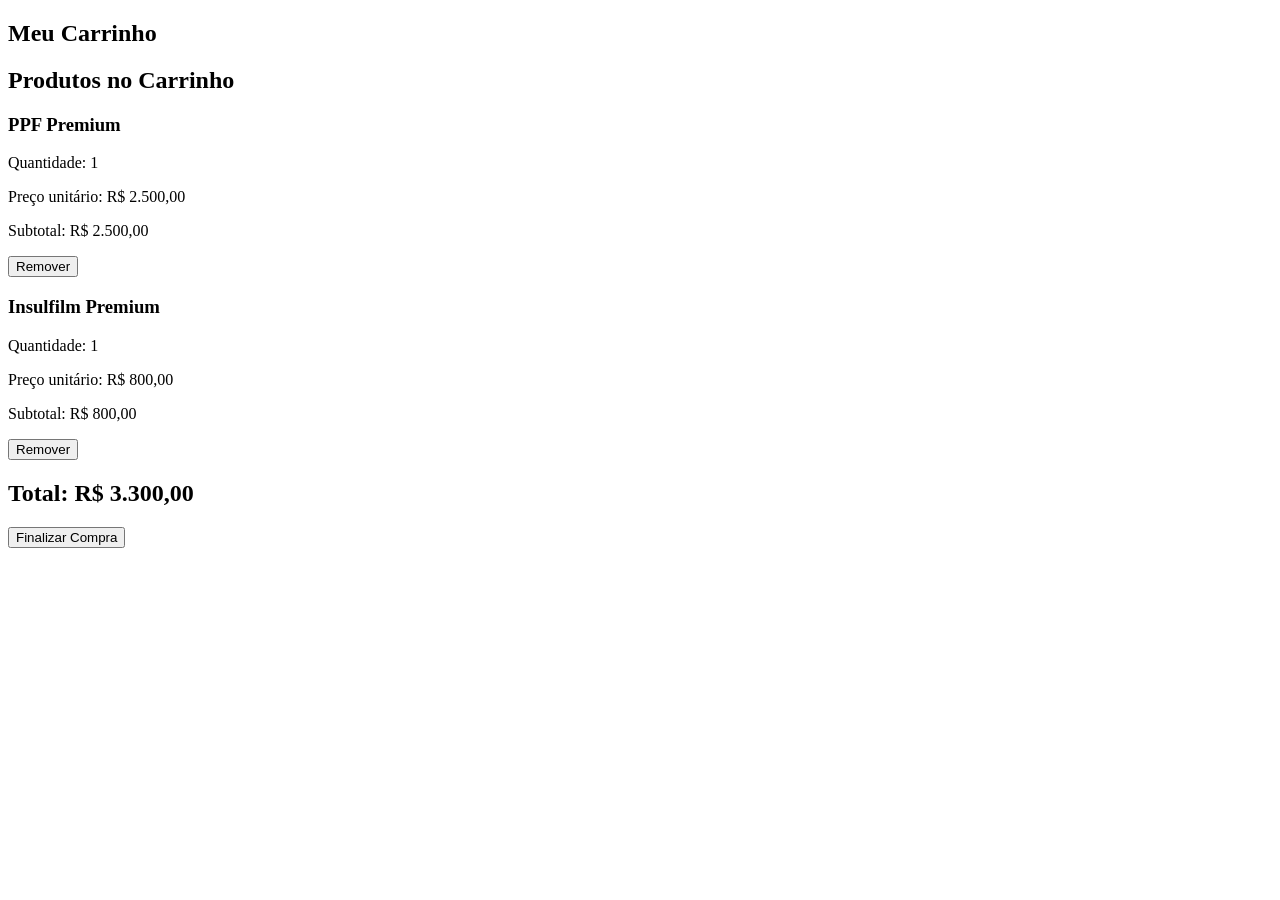
==== carrinho.html @ e40408ec "Add files via upload" ====
<!DOCTYPE html>
<html lang="pt-br">

<head>
    <meta charset="UTF-8">
    <meta name="viewport" content="width=device-width, initial-scale=1.0">
    <title>Slim's Film - Carrinho</title>
</head>

<body>
    <main>
        <section>
            <h1> Meu Carrinho</h1>
            <h2>Produtos no Carrinho</h2>
            <article>
                <h3>PPF Premium</h3>
                <p>Quantidade: 1</p>
                <p>Preço unitário: R$ 2.500,00</p>
                <p>Subtotal: R$ 2.500,00</p>
                <button>Remover </button>
            </article>
            <article>
                <h3>Insulfilm Premium</h3>
                <p>Quantidade: 1</p>
                <p>Preço unitário: R$ 800,00</p>
                <p>Subtotal: R$ 800,00</p>
                <button>Remover</button>
            </article>
            <h2>Total: R$ 3.300,00</h2>
            <button>Finalizar Compra</button>
        </section>
    </main>
</body>

</html>
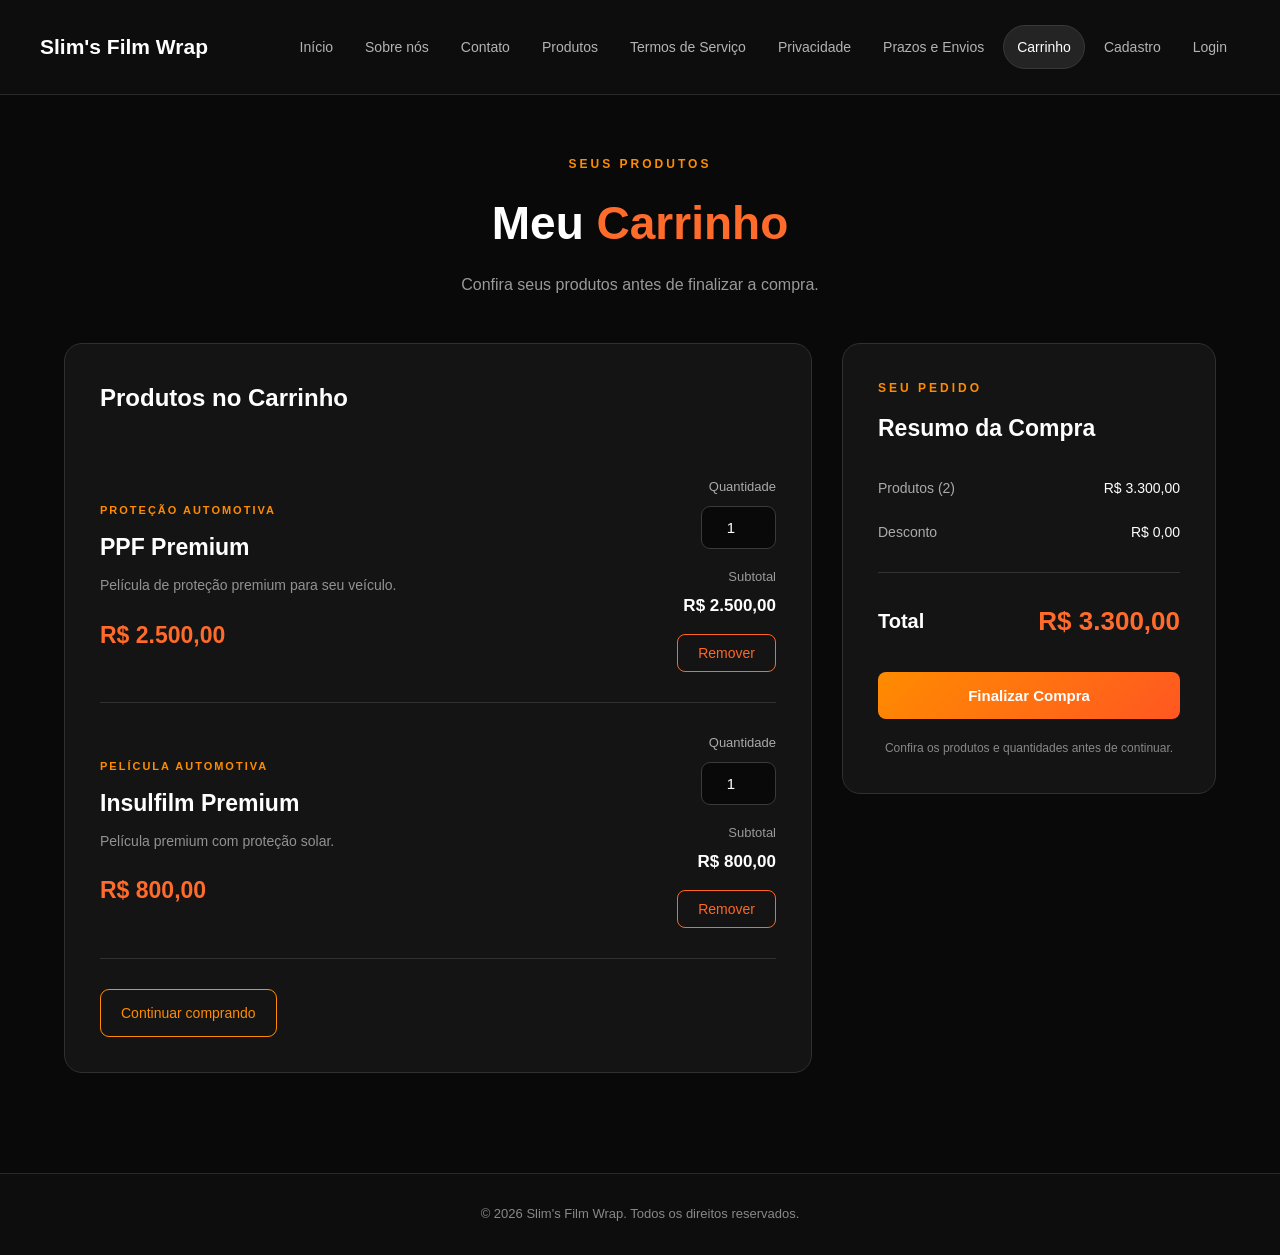
==== commit a4b4db33: "Add files via upload atualização html carrinho, produto" ====
--- a/carrinho.html
+++ b/carrinho.html
@@ -1,35 +1,141 @@
-<!DOCTYPE html>
-<html lang="pt-br">
-
-<head>
-    <meta charset="UTF-8">
-    <meta name="viewport" content="width=device-width, initial-scale=1.0">
-    <title>Slim's Film - Carrinho</title>
-</head>
-
-<body>
-    <main>
-        <section>
-            <h1> Meu Carrinho</h1>
-            <h2>Produtos no Carrinho</h2>
-            <article>
-                <h3>PPF Premium</h3>
-                <p>Quantidade: 1</p>
-                <p>Preço unitário: R$ 2.500,00</p>
-                <p>Subtotal: R$ 2.500,00</p>
-                <button>Remover </button>
-            </article>
-            <article>
-                <h3>Insulfilm Premium</h3>
-                <p>Quantidade: 1</p>
-                <p>Preço unitário: R$ 800,00</p>
-                <p>Subtotal: R$ 800,00</p>
-                <button>Remover</button>
-            </article>
-            <h2>Total: R$ 3.300,00</h2>
-            <button>Finalizar Compra</button>
-        </section>
-    </main>
-</body>
-
-</html>+
+
+<!DOCTYPE html>
+<html lang="pt-BR">
+
+<head>
+    <meta charset="UTF-8">
+    <meta name="viewport" content="width=device-width, initial-scale=1.0">
+    <title>Carrinho | Slim's Film Wrap</title>
+    <link rel="stylesheet" href="carrinho.css">
+</head>
+
+<body>
+
+    <!-- Cabeçalho -->
+    <header class="cabecalho">
+        <div class="marca">
+            <h2>Slim's Film Wrap</h2>
+        </div>
+
+        <nav>
+            <ul>
+                <li><a href="../index.html">Início</a></li>
+                <li><a href="sobre1.html">Sobre nós</a></li>
+                <li><a href="contato.html">Contato</a></li>
+                <li><a href="produto.html">Produtos</a></li>
+                <li><a href="termosdeuso.html">Termos de Serviço</a></li>
+                <li><a href="politicapriva.html">Privacidade</a></li>
+                <li><a href="politicaprazo.html">Prazos e Envios</a></li>
+                <li><a href="carrinho.html" class="ativo">Carrinho</a></li>
+                <li><a href="cadastro.html">Cadastro</a></li>
+                <li><a href="login.html">Login</a></li>
+            </ul>
+        </nav>
+    </header>
+
+    <main>
+
+        <!-- Título da página -->
+        <section class="titulo-pagina">
+            <span class="subtitulo">SEUS PRODUTOS</span>
+            <h1>Meu <span>Carrinho</span></h1>
+            <p>Confira seus produtos antes de finalizar a compra.</p>
+        </section>
+
+        <!-- Conteúdo do carrinho -->
+        <div class="container-carrinho">
+
+            <section class="lista-produtos">
+                <h2>Produtos no Carrinho</h2>
+
+                <!-- Produto 1 -->
+                <article class="produto">
+                    <div class="produto-info">
+                        <span class="categoria">PROTEÇÃO AUTOMOTIVA</span>
+                        <h3>PPF Premium</h3>
+                        <p>Película de proteção premium para seu veículo.</p>
+                        <strong>R$ 2.500,00</strong>
+                    </div>
+
+                    <div class="produto-acoes">
+                        <label for="qtd-ppf">Quantidade</label>
+                        <input type="number" id="qtd-ppf"
+                               min="1" value="1">
+
+                        <p>Subtotal</p>
+                        <strong>R$ 2.500,00</strong>
+
+                        <button class="remover">Remover</button>
+                    </div>
+                </article>
+
+                <!-- Produto 2 -->
+                <article class="produto">
+                    <div class="produto-info">
+                        <span class="categoria">PELÍCULA AUTOMOTIVA</span>
+                        <h3>Insulfilm Premium</h3>
+                        <p>Película premium com proteção solar.</p>
+                        <strong>R$ 800,00</strong>
+                    </div>
+
+                    <div class="produto-acoes">
+                        <label for="qtd-insulfilm">Quantidade</label>
+                        <input type="number" id="qtd-insulfilm"
+                               min="1" value="1">
+
+                        <p>Subtotal</p>
+                        <strong>R$ 800,00</strong>
+
+                        <button class="remover">Remover</button>
+                    </div>
+                </article>
+
+                <a href="produto.html" class="continuar">
+                    Continuar comprando
+                </a>
+
+            </section>
+
+            <!-- Resumo -->
+            <aside class="resumo">
+                <span class="subtitulo">SEU PEDIDO</span>
+                <h2>Resumo da Compra</h2>
+
+                <div class="linha">
+                    <span>Produtos (2)</span>
+                    <span>R$ 3.300,00</span>
+                </div>
+
+                <div class="linha">
+                    <span>Desconto</span>
+                    <span>R$ 0,00</span>
+                </div>
+
+                <hr>
+
+                <div class="total">
+                    <span>Total</span>
+                    <strong>R$ 3.300,00</strong>
+                </div>
+
+                <button class="finalizar">
+                    Finalizar Compra
+                </button>
+
+                <p class="aviso">
+                    Confira os produtos e quantidades
+                    antes de continuar.
+                </p>
+            </aside>
+
+        </div>
+    </main>
+
+    <!-- Rodapé -->
+    <footer>
+        <p>© 2026 Slim's Film Wrap. Todos os direitos reservados.</p>
+    </footer>
+
+</body>
+</html>
--- a/carrinho.css
+++ b/carrinho.css
@@ -0,0 +1,512 @@
+
+@import url('https://fonts.googleapis.com/css2?family=Archivo:wght@400;500;600;700;800&family=Manrope:wght@400;500;600;700&display=swap');
+
+/* CONFIGURAÇÕES GERAIS */
+
+* {
+    margin: 0;
+    padding: 0;
+    box-sizing: border-box;
+}
+
+body {
+    font-family: Arial, Helvetica, sans-serif;
+    background-color: #090909;
+    color: #ffffff;
+    line-height: 1.6;
+    min-height: 100vh;
+}
+
+/* CABEÇALHO */
+
+.cabecalho {
+    width: 100%;
+    padding: 25px 40px;
+    background-color: #0d0d0d;
+    border-bottom: 1px solid #292929;
+
+    display: flex;
+    justify-content: space-between;
+    align-items: center;
+    gap: 30px;
+}
+
+.marca h2 {
+    font-size: 21px;
+    color: #ffffff;
+    font-weight: 700;
+    white-space: nowrap;
+}
+
+/* MENU */
+
+nav ul {
+    list-style: none;
+    display: flex;
+    align-items: center;
+    justify-content: flex-end;
+    flex-wrap: wrap;
+    gap: 6px;
+}
+
+nav ul li a {
+    display: inline-block;
+    padding: 10px 13px;
+    color: #b3b3b3;
+    text-decoration: none;
+    font-size: 14px;
+    border-radius: 25px;
+    transition: 0.3s ease;
+}
+
+nav ul li a:hover {
+    color: #ffffff;
+    background-color: #222222;
+}
+
+nav ul li a.ativo {
+    color: #ffffff;
+    background-color: #242424;
+    border: 1px solid #383838;
+}
+
+/* TÍTULO DA PÁGINA */
+
+.titulo-pagina {
+    text-align: center;
+    padding: 75px 20px 55px;
+}
+
+.subtitulo {
+    display: block;
+    color: #ff8c00;
+    font-size: 12px;
+    font-weight: bold;
+    letter-spacing: 3px;
+    text-transform: uppercase;
+    margin-bottom: 12px;
+}
+
+.titulo-pagina h1 {
+    font-size: 46px;
+    font-weight: 800;
+    margin-bottom: 12px;
+}
+
+.titulo-pagina h1 span {
+    color: #ff6b2b;
+}
+
+.titulo-pagina p {
+    color: #999999;
+    font-size: 16px;
+}
+
+/* CONTAINER PRINCIPAL */
+
+.container-carrinho {
+    width: 90%;
+    max-width: 1250px;
+    margin: 0 auto 100px;
+
+    display: grid;
+    grid-template-columns: 2fr 1fr;
+    gap: 30px;
+    align-items: start;
+}
+
+/* CARTÕES */
+
+.lista-produtos,
+.resumo {
+    background-color: #141414;
+    border: 1px solid #303030;
+    border-radius: 18px;
+    padding: 35px;
+    transition: border-color 0.3s ease;
+}
+
+.lista-produtos:hover,
+.resumo:hover {
+    border-color: #454545;
+}
+
+.lista-produtos h2,
+.resumo h2 {
+    color: #ffffff;
+    font-size: 24px;
+    margin-bottom: 30px;
+}
+
+/* PRODUTOS */
+
+.produto {
+    display: flex;
+    justify-content: space-between;
+    align-items: center;
+    gap: 25px;
+
+    padding: 30px 0;
+    border-bottom: 1px solid #303030;
+}
+
+.produto-info {
+    flex: 1;
+}
+
+.categoria {
+    display: inline-block;
+    color: #ff8c00;
+    font-size: 11px;
+    font-weight: bold;
+    letter-spacing: 2px;
+    margin-bottom: 10px;
+}
+
+.produto-info h3 {
+    font-size: 23px;
+    color: #ffffff;
+    margin-bottom: 8px;
+}
+
+.produto-info p {
+    color: #929292;
+    font-size: 14px;
+    margin-bottom: 20px;
+}
+
+.produto-info strong {
+    display: block;
+    color: #ff6b2b;
+    font-size: 23px;
+}
+
+/* QUANTIDADE E AÇÕES */
+
+.produto-acoes {
+    min-width: 130px;
+    text-align: right;
+}
+
+.produto-acoes label {
+    display: block;
+    color: #aaaaaa;
+    font-size: 13px;
+    margin-bottom: 8px;
+}
+
+.produto-acoes input {
+    width: 75px;
+    padding: 12px 10px;
+
+    background-color: #090909;
+    color: #ffffff;
+    border: 1px solid #3a3a3a;
+    border-radius: 9px;
+
+    font-size: 15px;
+    text-align: center;
+    outline: none;
+    margin-bottom: 18px;
+}
+
+.produto-acoes input:focus {
+    border-color: #ff6b2b;
+}
+
+.produto-acoes p {
+    color: #999999;
+    font-size: 13px;
+    margin-bottom: 4px;
+}
+
+.produto-acoes strong {
+    display: block;
+    font-size: 17px;
+    margin-bottom: 15px;
+}
+
+/* BOTÃO REMOVER */
+
+.remover {
+    background-color: #251515;
+    color: #ff7777;
+    border: 1px solid #502525;
+    border-radius: 8px;
+
+    padding: 10px 18px;
+    font-size: 13px;
+    cursor: pointer;
+    transition: 0.3s ease;
+}
+
+.remover:hover {
+    background-color: #c0392b;
+    color: #ffffff;
+    border-color: #c0392b;
+}
+
+/* CONTINUAR COMPRANDO */
+
+.continuar {
+    display: inline-block;
+    margin-top: 30px;
+    padding: 12px 20px;
+
+    color: #ff8c00;
+    border: 1px solid #ff8c00;
+    border-radius: 9px;
+    text-decoration: none;
+    font-size: 14px;
+
+    transition: 0.3s ease;
+}
+
+.continuar:hover {
+    background-color: #ff8c00;
+    color: #090909;
+}
+
+/* RESUMO DA COMPRA */
+
+.resumo {
+    position: sticky;
+    top: 25px;
+}
+
+.resumo h2 {
+    font-size: 23px;
+    margin-bottom: 30px;
+}
+
+.linha {
+    display: flex;
+    justify-content: space-between;
+    gap: 15px;
+    margin-bottom: 22px;
+
+    color: #aaaaaa;
+    font-size: 14px;
+}
+
+.linha span:last-child {
+    color: #ffffff;
+}
+
+.resumo hr {
+    border: none;
+    border-top: 1px solid #333333;
+    margin: 28px 0;
+}
+
+/* VALOR TOTAL */
+
+.total {
+    display: flex;
+    justify-content: space-between;
+    align-items: center;
+    gap: 15px;
+    margin-bottom: 30px;
+}
+
+.total span {
+    color: #ffffff;
+    font-size: 20px;
+    font-weight: bold;
+}
+
+.total strong {
+    color: #ff6b2b;
+    font-size: 26px;
+}
+
+/* FINALIZAR COMPRA */
+
+.finalizar {
+    display: block;
+    width: 100%;
+    padding: 17px 20px;
+
+    background: linear-gradient(
+        135deg,
+        #ff8c00,
+        #ff5722
+    );
+
+    color: #ffffff;
+    border: none;
+    border-radius: 10px;
+
+    font-size: 16px;
+    font-weight: bold;
+    cursor: pointer;
+
+    transition: 0.3s ease;
+}
+
+.finalizar:hover {
+    filter: brightness(1.12);
+    transform: translateY(-3px);
+    box-shadow: 0 8px 25px rgba(255, 107, 43, 0.2);
+}
+
+/* AVISO */
+
+.aviso {
+    color: #888888;
+    text-align: center;
+    font-size: 12px;
+    margin-top: 20px;
+}
+
+/* RODAPÉ */
+
+footer {
+    background-color: #0d0d0d;
+    border-top: 1px solid #292929;
+    padding: 30px 20px;
+
+    text-align: center;
+    color: #888888;
+    font-size: 13px;
+}
+
+/* RESPONSIVIDADE PARA TABLETS */
+
+@media (max-width: 1050px) {
+
+    .cabecalho {
+        flex-direction: column;
+        padding: 25px;
+    }
+
+    nav ul {
+        justify-content: center;
+    }
+
+    .container-carrinho {
+        grid-template-columns: 1fr;
+        max-width: 750px;
+    }
+
+    .resumo {
+        position: static;
+    }
+}
+
+/* RESPONSIVIDADE PARA CELULARES */
+
+@media (max-width: 600px) {
+
+    .cabecalho {
+        padding: 20px 12px;
+    }
+
+    nav ul {
+        gap: 5px;
+    }
+
+    nav ul li a {
+        font-size: 12px;
+        padding: 8px;
+    }
+
+    .titulo-pagina {
+        padding: 50px 15px 35px;
+    }
+
+    .titulo-pagina h1 {
+        font-size: 34px;
+    }
+
+    .titulo-pagina p {
+        font-size: 14px;
+    }
+
+    .container-carrinho {
+        width: 94%;
+        gap: 20px;
+    }
+
+    .lista-produtos,
+    .resumo {
+        padding: 22px;
+        border-radius: 13px;
+    }
+
+    .produto {
+        flex-direction: column;
+        align-items: flex-start;
+        gap: 20px;
+    }
+
+    .produto-acoes {
+        width: 100%;
+        text-align: left;
+    }
+
+    .total strong {
+        font-size: 22px;
+    }
+}
+/* Botão remover */
+.remover,
+.btn-remover {
+    background-color: transparent;
+    color: #ff6726;
+    border: 1px solid #ff6726;
+    padding: 10px 20px;
+    border-radius: 8px;
+    cursor: pointer;
+    font-size: 14px;
+    transition: 0.3s;
+}
+
+.remover:hover,
+.btn-remover:hover {
+    background-color: #ff6726;
+    color: white;
+}
+
+/* Botão finalizar */
+.finalizar,
+.btn-finalizar {
+    background-color: #ff6726;
+    color: white;
+    border: none;
+    padding: 15px 25px;
+    border-radius: 8px;
+    font-size: 15px;
+    font-weight: bold;
+    cursor: pointer;
+    transition: 0.3s;
+}
+
+.finalizar:hover,
+.btn-finalizar:hover {
+    background-color: #e55318;
+}
+
+/* Cartão dos produtos */
+.produtos,
+.lista-produtos {
+    background-color: #141414;
+    border: 1px solid #303030;
+    border-radius: 18px;
+    padding: 35px;
+}
+
+/* Título do carrinho */
+.titulo-carrinho,
+.titulo-pagina {
+    text-align: center;
+    padding: 60px 20px 45px;
+}
+
+/* Organização do cabeçalho */
+.cabecalho {
+    display: flex;
+    align-items: center;
+    justify-content: space-between;
+    gap: 25px;
+}
